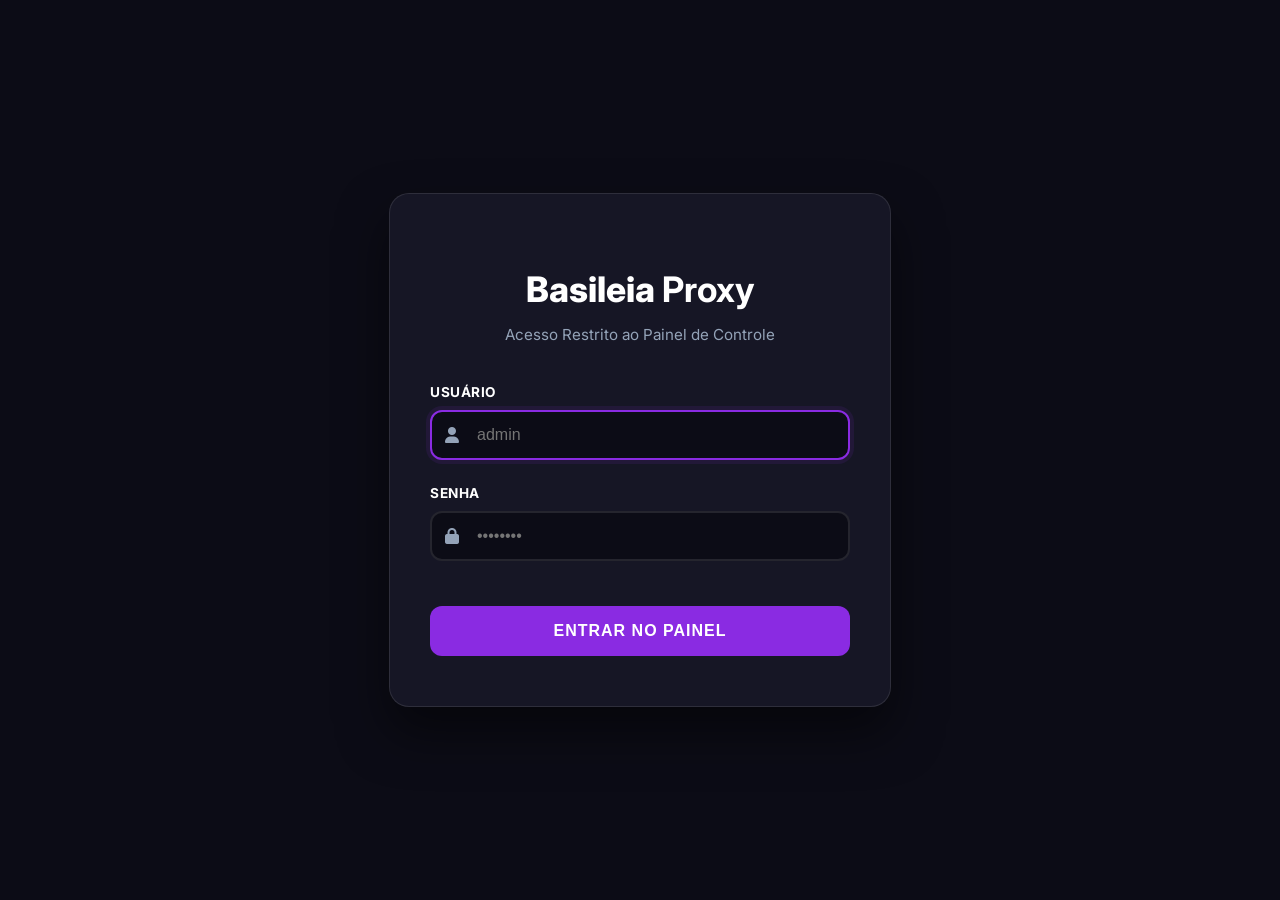
==== static/login.html @ 957d882d "Basileia Proxy V3: Premium UI Overhaul, Puzzle Captcha & Advanced Settings Hub" ====
<!DOCTYPE html>
<html lang="en">
<head>
    <meta charset="UTF-8">
    <meta name="viewport" content="width=device-width, initial-scale=1.0">
    <title>Enterprise Login | ProxyManager Pro</title>
    <link href="https://fonts.googleapis.com/css2?family=Inter:wght@400;700;800&display=swap" rel="stylesheet">
    <link rel="stylesheet" href="https://cdnjs.cloudflare.com/ajax/libs/font-awesome/6.0.0/css/all.min.css">
    <style>
        :root {
            --bg-deep: #0c0c16;             /* Deep Midnight Background */
            --bg-surface: #161625;          /* Solid Surface for Cards */
            --bg-sidebar: #10101d;          /* Sidebar Background */
            --text-primary: #ffffff;        /* Pure White for maximum legibility */
            --text-secondary: #e2e8f0;      /* Light Grey for labels */
            --text-dim: #94a3b8;           /* Dimmed labels (still readable) */
            --accent-primary: #8a2be2;      /* Electric Purple */
            --accent-secondary: #0078d4;    /* Windows/Fluent Blue */
            --success: #10b981;
            --warning: #f59e0b;
            --error: #ef4444;
            --border: rgba(255, 255, 255, 0.1);
            --border-bright: rgba(255, 255, 255, 0.2);
        }

        body {
            display: flex;
            align-items: center;
            justify-content: center;
            height: 100vh;
            background-color: var(--bg-deep);
            margin: 0;
            font-family: 'Inter', sans-serif;
            color: var(--text-primary);
        }

        .login-card {
            background: var(--bg-surface);
            border: 1px solid var(--border);
            padding: 50px 40px;
            border-radius: 20px;
            width: 100%;
            max-width: 420px;
            text-align: center;
            box-shadow: 0 25px 50px rgba(0, 0, 0, 0.5);
            animation: fadeIn 0.5s ease-out;
        }

        .login-card h1 {
            color: #fff;
            margin-bottom: 10px;
            font-size: 2.2rem;
            font-weight: 800;
        }

        .login-card p {
            color: var(--text-dim);
            margin-bottom: 40px;
            font-size: 0.95rem;
        }

        .input-group {
            margin-bottom: 25px;
            text-align: left;
        }

        .input-group label {
            display: block;
            color: #fff;
            margin-bottom: 10px;
            font-size: 0.85rem;
            font-weight: 700;
            text-transform: uppercase;
            letter-spacing: 0.5px;
        }

        .input-wrapper {
            position: relative;
            display: flex;
            align-items: center;
        }

        .input-wrapper i {
            position: absolute;
            left: 15px;
            color: var(--text-dim);
        }

        .input-wrapper input {
            width: 100%;
            background: var(--bg-deep);
            border: 2px solid var(--border);
            padding: 14px 15px 14px 45px;
            border-radius: 12px;
            color: #fff;
            outline: none;
            font-size: 1rem;
            transition: all 0.2s;
        }

        .input-wrapper input:focus {
            border-color: var(--accent-primary);
            box-shadow: 0 0 0 4px rgba(138, 43, 226, 0.1);
        }

        .btn-login {
            width: 100%;
            background: var(--accent-primary);
            color: #fff;
            border: none;
            padding: 16px;
            border-radius: 12px;
            font-weight: 800;
            font-size: 1rem;
            cursor: pointer;
            transition: all 0.2s;
            margin-top: 15px;
            text-transform: uppercase;
            letter-spacing: 1px;
        }

        .btn-login:hover {
            opacity: 0.9;
            transform: translateY(-2px);
            box-shadow: 0 10px 20px rgba(138, 43, 226, 0.3);
        }

        .error-msg {
            background: rgba(239, 68, 68, 0.1);
            border: 1px solid rgba(239, 68, 68, 0.2);
            color: #ef4444;
            padding: 12px;
            border-radius: 8px;
            margin-top: 20px;
            font-size: 0.85rem;
            font-weight: 600;
            display: none;
        }

        @keyframes fadeIn {
            from { opacity: 0; transform: translateY(20px); }
            to { opacity: 1; transform: translateY(0); }
        }
    </style>
</head>
<body>
    <div class="login-card">
        <h1>Basileia <b>Proxy</b></h1>
        <p>Acesso Restrito ao Painel de Controle</p>
        
        <div class="input-group">
            <label>Usuário</label>
            <div class="input-wrapper">
                <i class="fas fa-user"></i>
                <input type="text" id="username" placeholder="admin" autofocus>
            </div>
        </div>
        
        <div class="input-group" style="margin-bottom: 30px;">
            <label>Senha</label>
            <div class="input-wrapper">
                <i class="fas fa-lock"></i>
                <input type="password" id="password" placeholder="••••••••">
            </div>
        </div>

        <!-- SHOPEE STYLE PUZZLE CAPTCHA -->
        <div id="captcha-container" style="margin-bottom: 25px; display: none; animation: fadeIn 0.4s ease;">
            <div style="position: relative; width: 340px; height: 160px; border-radius: 12px; overflow: hidden; background: #000; margin: 0 auto; border: 1px solid var(--border-bright);">
                <canvas id="captcha-bg" width="340" height="160"></canvas>
                <canvas id="captcha-piece" width="340" height="160" style="position: absolute; left: 0; top: 0;"></canvas>
            </div>
            <div id="slider-track" style="position: relative; width: 340px; height: 40px; background: var(--bg-deep); border-radius: 20px; margin: 15px auto 0; border: 1px solid var(--border);">
                <div id="slider-thumb" style="position: absolute; left: 0; top: -5px; width: 50px; height: 50px; background: var(--accent-primary); border-radius: 50%; cursor: grab; display: flex; align-items:center; justify-content:center; box-shadow: 0 4px 15px rgba(138,43,226,0.4); z-index: 10;">
                    <i class="fas fa-angles-right" style="color:#fff;"></i>
                </div>
                <div style="text-align: center; line-height: 40px; font-size: 0.8rem; color: var(--text-dim); pointer-events: none;">Deslize para completar o quebra-cabeça</div>
            </div>
        </div>
        
        <button id="login-btn" class="btn-login" onclick="preLoginCheck()">Entrar no Painel</button>
        <div id="error-msg" class="error-msg">Credenciais inválidas ou captcha incorreto.</div>
    </div>

    <script>
        let captchaSolved = false;
        let targetX = 0;
        let isDragging = false;
        let startX = 0;

        function initCaptcha() {
            const container = document.getElementById('captcha-container');
            const bgCanvas = document.getElementById('captcha-bg');
            const pieceCanvas = document.getElementById('captcha-piece');
            const thumb = document.getElementById('slider-thumb');
            const bgCtx = bgCanvas.getContext('2d');
            const pieceCtx = pieceCanvas.getContext('2d');

            container.style.display = 'block';
            captchaSolved = false;
            thumb.style.left = '0px';
            pieceCanvas.style.left = '0px';

            // Random target position
            targetX = 100 + Math.random() * 150;
            let targetY = 30 + Math.random() * 80;

            const img = new Image();
            img.crossOrigin = "anonymous";
            img.src = "https://picsum.photos/340/160?random=" + Math.random();
            img.onload = () => {
                // Draw background
                bgCtx.drawImage(img, 0, 0);
                
                // Draw cutout hole
                bgCtx.fillStyle = 'rgba(0,0,0,0.7)';
                drawPuzzleShape(bgCtx, targetX, targetY);
                bgCtx.fill();
                bgCtx.stroke();

                // Draw puzzle piece
                pieceCtx.clearRect(0,0,340,160);
                pieceCtx.save();
                drawPuzzleShape(pieceCtx, targetX, targetY);
                pieceCtx.clip();
                pieceCtx.drawImage(img, 0, 0);
                pieceCtx.restore();
                
                // Shift piece to start
                const imageData = pieceCtx.getImageData(targetX, targetY - 15, 60, 60);
                pieceCtx.clearRect(0,0,340,160);
                pieceCtx.putImageData(imageData, 10, targetY - 15);
            };
        }

        function drawPuzzleShape(ctx, x, y) {
            const size = 45;
            ctx.beginPath();
            ctx.moveTo(x, y);
            ctx.lineTo(x + size/2, y);
            ctx.arc(x + size/2, y, 8, 0, Math.PI, true);
            ctx.lineTo(x + size, y);
            ctx.lineTo(x + size, y + size/2);
            ctx.arc(x + size, y + size/2, 8, 1.5*Math.PI, 0.5*Math.PI, false);
            ctx.lineTo(x + size, y + size);
            ctx.lineTo(x, y + size);
            ctx.lineTo(x, y);
            ctx.lineWidth = 2;
            ctx.strokeStyle = '#fff';
        }

        const thumb = document.getElementById('slider-thumb');
        const piece = document.getElementById('captcha-piece');

        thumb.addEventListener('mousedown', (e) => {
            if (captchaSolved) return;
            isDragging = true;
            startX = e.clientX;
            thumb.style.cursor = 'grabbing';
        });

        window.addEventListener('mousemove', (e) => {
            if (!isDragging) return;
            let moveX = e.clientX - startX;
            if (moveX < 0) moveX = 0;
            if (moveX > 290) moveX = 290;
            thumb.style.left = moveX + 'px';
            piece.style.left = moveX + 'px';
        });

        window.addEventListener('mouseup', () => {
            if (!isDragging) return;
            isDragging = false;
            thumb.style.cursor = 'grab';

            // Success check (targetX is where it WAS, it started at 10, so it needs to move targetX - 10)
            const finalPos = parseInt(thumb.style.left);
            const diff = Math.abs(finalPos - (targetX - 10));

            if (diff < 5) {
                captchaSolved = true;
                thumb.style.background = 'var(--success)';
                thumb.innerHTML = '<i class="fas fa-check"></i>';
                setTimeout(() => handleLogin(), 500);
            } else {
                thumb.style.left = '0';
                piece.style.left = '0';
                initCaptcha(); // Reset
            }
        });

        function preLoginCheck() {
            const user = document.getElementById('username').value;
            const pass = document.getElementById('password').value;
            if (!user || !pass) {
                document.getElementById('error-msg').style.display = 'block';
                return;
            }
            if (document.getElementById('captcha-container').style.display === 'none') {
                initCaptcha();
            } else if (!captchaSolved) {
                showSimpleToast("Complete o quebra-cabeça!");
            }
        }

        async function handleLogin() {
            const user = document.getElementById('username').value;
            const pass = document.getElementById('password').value;
            const error = document.getElementById('error-msg');
            
            if(user === 'admin' && pass === 'admin' && captchaSolved) {
                localStorage.setItem('isAuthenticated', 'true');
                window.location.href = '/dashboard';
            } else {
                error.style.display = 'block';
                captchaSolved = false;
                initCaptcha();
            }
        }

        function showSimpleToast(msg) {
            // Simple visual feedback
            const btn = document.getElementById('login-btn');
            const originalText = btn.innerText;
            btn.innerText = msg;
            btn.style.background = 'var(--error)';
            setTimeout(() => {
                btn.innerText = originalText;
                btn.style.background = '';
            }, 2000);
        }
</body>
</html>
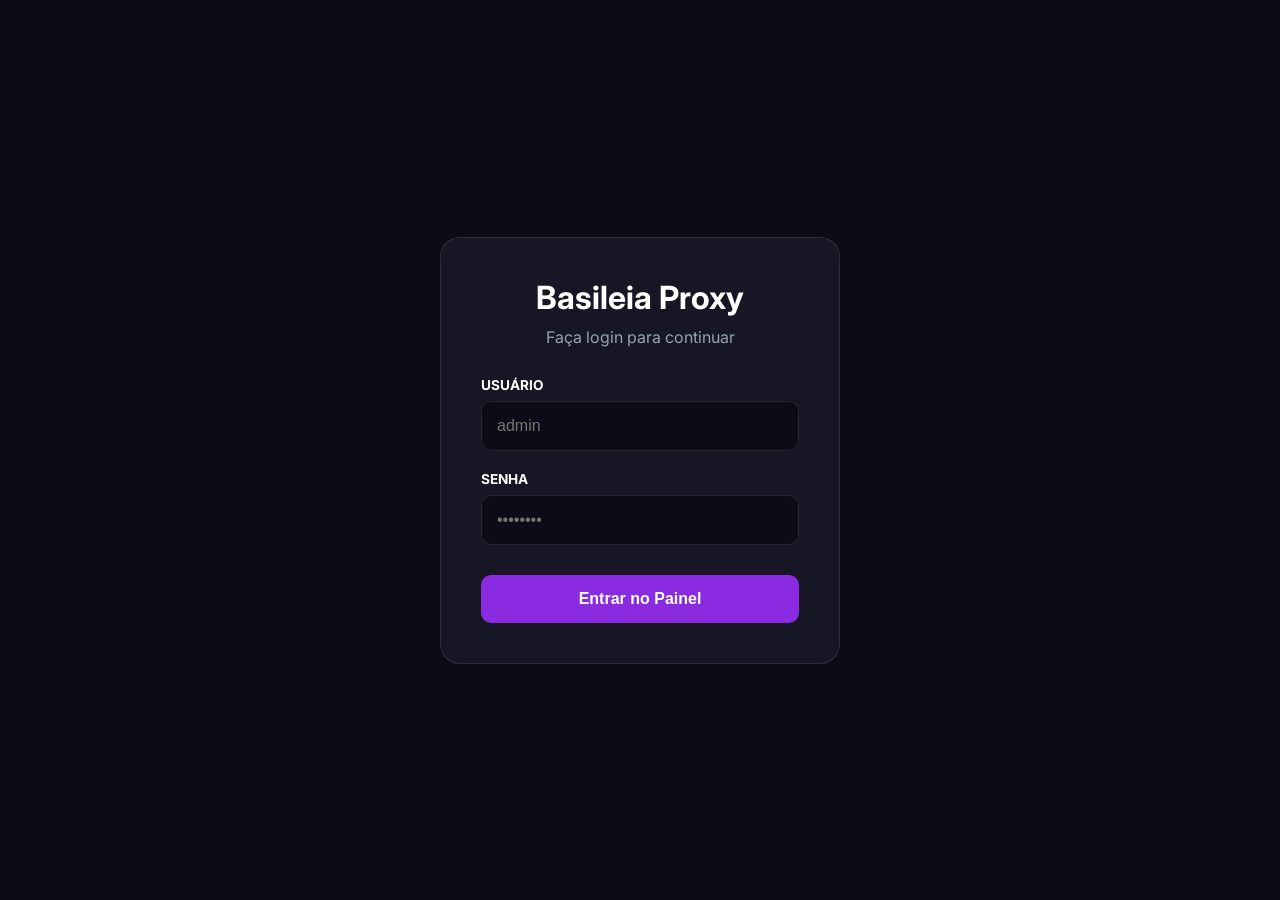
==== commit f4a73671: "feat: Backend e Frontend do ProxySITE com Integrações, Monitoramento, Limpeza e Alertas" ====
--- a/static/login.html
+++ b/static/login.html
@@ -3,331 +3,100 @@
 <head>
     <meta charset="UTF-8">
     <meta name="viewport" content="width=device-width, initial-scale=1.0">
-    <title>Enterprise Login | ProxyManager Pro</title>
+    <title>Login | Basileia Proxy</title>
     <link href="https://fonts.googleapis.com/css2?family=Inter:wght@400;700;800&display=swap" rel="stylesheet">
     <link rel="stylesheet" href="https://cdnjs.cloudflare.com/ajax/libs/font-awesome/6.0.0/css/all.min.css">
     <style>
-        :root {
-            --bg-deep: #0c0c16;             /* Deep Midnight Background */
-            --bg-surface: #161625;          /* Solid Surface for Cards */
-            --bg-sidebar: #10101d;          /* Sidebar Background */
-            --text-primary: #ffffff;        /* Pure White for maximum legibility */
-            --text-secondary: #e2e8f0;      /* Light Grey for labels */
-            --text-dim: #94a3b8;           /* Dimmed labels (still readable) */
-            --accent-primary: #8a2be2;      /* Electric Purple */
-            --accent-secondary: #0078d4;    /* Windows/Fluent Blue */
-            --success: #10b981;
-            --warning: #f59e0b;
-            --error: #ef4444;
-            --border: rgba(255, 255, 255, 0.1);
-            --border-bright: rgba(255, 255, 255, 0.2);
-        }
-
+        * { margin: 0; padding: 0; box-sizing: border-box; }
         body {
+            font-family: 'Inter', sans-serif;
+            background: #0c0c16;
             display: flex;
             align-items: center;
             justify-content: center;
             height: 100vh;
-            background-color: var(--bg-deep);
-            margin: 0;
-            font-family: 'Inter', sans-serif;
-            color: var(--text-primary);
+            color: #fff;
         }
-
         .login-card {
-            background: var(--bg-surface);
-            border: 1px solid var(--border);
-            padding: 50px 40px;
+            background: #161625;
+            padding: 40px;
             border-radius: 20px;
             width: 100%;
-            max-width: 420px;
+            max-width: 400px;
             text-align: center;
-            box-shadow: 0 25px 50px rgba(0, 0, 0, 0.5);
-            animation: fadeIn 0.5s ease-out;
+            border: 1px solid rgba(255,255,255,0.1);
         }
-
-        .login-card h1 {
+        h1 { margin-bottom: 10px; font-size: 2rem; }
+        p { color: #94a3b8; margin-bottom: 30px; }
+        .input-group { margin-bottom: 20px; text-align: left; }
+        .input-group label { display: block; margin-bottom: 8px; font-size: 0.85rem; font-weight: 700; text-transform: uppercase; }
+        .input-group input {
+            width: 100%;
+            padding: 15px;
+            border-radius: 10px;
+            border: 1px solid rgba(255,255,255,0.1);
+            background: #0c0c16;
             color: #fff;
-            margin-bottom: 10px;
-            font-size: 2.2rem;
-            font-weight: 800;
+            font-size: 1rem;
         }
-
-        .login-card p {
-            color: var(--text-dim);
-            margin-bottom: 40px;
-            font-size: 0.95rem;
-        }
-
-        .input-group {
-            margin-bottom: 25px;
-            text-align: left;
-        }
-
-        .input-group label {
-            display: block;
-            color: #fff;
-            margin-bottom: 10px;
-            font-size: 0.85rem;
-            font-weight: 700;
-            text-transform: uppercase;
-            letter-spacing: 0.5px;
-        }
-
-        .input-wrapper {
-            position: relative;
-            display: flex;
-            align-items: center;
-        }
-
-        .input-wrapper i {
-            position: absolute;
-            left: 15px;
-            color: var(--text-dim);
-        }
-
-        .input-wrapper input {
-            width: 100%;
-            background: var(--bg-deep);
-            border: 2px solid var(--border);
-            padding: 14px 15px 14px 45px;
-            border-radius: 12px;
-            color: #fff;
-            outline: none;
-            font-size: 1rem;
-            transition: all 0.2s;
-        }
-
-        .input-wrapper input:focus {
-            border-color: var(--accent-primary);
-            box-shadow: 0 0 0 4px rgba(138, 43, 226, 0.1);
-        }
-
+        .input-group input:focus { outline: none; border-color: #8a2be2; }
         .btn-login {
             width: 100%;
-            background: var(--accent-primary);
+            padding: 15px;
+            background: #8a2be2;
             color: #fff;
             border: none;
-            padding: 16px;
-            border-radius: 12px;
-            font-weight: 800;
+            border-radius: 10px;
             font-size: 1rem;
+            font-weight: 700;
             cursor: pointer;
-            transition: all 0.2s;
+            margin-top: 10px;
+        }
+        .btn-login:hover { background: #7b25d1; }
+        .error-msg {
+            color: #ef4444;
             margin-top: 15px;
-            text-transform: uppercase;
-            letter-spacing: 1px;
-        }
-
-        .btn-login:hover {
-            opacity: 0.9;
-            transform: translateY(-2px);
-            box-shadow: 0 10px 20px rgba(138, 43, 226, 0.3);
-        }
-
-        .error-msg {
-            background: rgba(239, 68, 68, 0.1);
-            border: 1px solid rgba(239, 68, 68, 0.2);
-            color: #ef4444;
-            padding: 12px;
+            display: none;
+            padding: 10px;
+            background: rgba(239,68,68,0.1);
             border-radius: 8px;
-            margin-top: 20px;
-            font-size: 0.85rem;
-            font-weight: 600;
-            display: none;
-        }
-
-        @keyframes fadeIn {
-            from { opacity: 0; transform: translateY(20px); }
-            to { opacity: 1; transform: translateY(0); }
         }
     </style>
 </head>
 <body>
     <div class="login-card">
-        <h1>Basileia <b>Proxy</b></h1>
-        <p>Acesso Restrito ao Painel de Controle</p>
+        <h1>Basileia Proxy</h1>
+        <p>Faça login para continuar</p>
         
         <div class="input-group">
             <label>Usuário</label>
-            <div class="input-wrapper">
-                <i class="fas fa-user"></i>
-                <input type="text" id="username" placeholder="admin" autofocus>
-            </div>
+            <input type="text" id="username" placeholder="admin">
         </div>
         
-        <div class="input-group" style="margin-bottom: 30px;">
+        <div class="input-group">
             <label>Senha</label>
-            <div class="input-wrapper">
-                <i class="fas fa-lock"></i>
-                <input type="password" id="password" placeholder="••••••••">
-            </div>
-        </div>
-
-        <!-- SHOPEE STYLE PUZZLE CAPTCHA -->
-        <div id="captcha-container" style="margin-bottom: 25px; display: none; animation: fadeIn 0.4s ease;">
-            <div style="position: relative; width: 340px; height: 160px; border-radius: 12px; overflow: hidden; background: #000; margin: 0 auto; border: 1px solid var(--border-bright);">
-                <canvas id="captcha-bg" width="340" height="160"></canvas>
-                <canvas id="captcha-piece" width="340" height="160" style="position: absolute; left: 0; top: 0;"></canvas>
-            </div>
-            <div id="slider-track" style="position: relative; width: 340px; height: 40px; background: var(--bg-deep); border-radius: 20px; margin: 15px auto 0; border: 1px solid var(--border);">
-                <div id="slider-thumb" style="position: absolute; left: 0; top: -5px; width: 50px; height: 50px; background: var(--accent-primary); border-radius: 50%; cursor: grab; display: flex; align-items:center; justify-content:center; box-shadow: 0 4px 15px rgba(138,43,226,0.4); z-index: 10;">
-                    <i class="fas fa-angles-right" style="color:#fff;"></i>
-                </div>
-                <div style="text-align: center; line-height: 40px; font-size: 0.8rem; color: var(--text-dim); pointer-events: none;">Deslize para completar o quebra-cabeça</div>
-            </div>
+            <input type="password" id="password" placeholder="••••••••">
         </div>
         
-        <button id="login-btn" class="btn-login" onclick="preLoginCheck()">Entrar no Painel</button>
-        <div id="error-msg" class="error-msg">Credenciais inválidas ou captcha incorreto.</div>
+        <button class="btn-login" onclick="fazerLogin()">Entrar no Painel</button>
+        
+        <div id="error-msg" class="error-msg"></div>
     </div>
 
     <script>
-        let captchaSolved = false;
-        let targetX = 0;
-        let isDragging = false;
-        let startX = 0;
-
-        function initCaptcha() {
-            const container = document.getElementById('captcha-container');
-            const bgCanvas = document.getElementById('captcha-bg');
-            const pieceCanvas = document.getElementById('captcha-piece');
-            const thumb = document.getElementById('slider-thumb');
-            const bgCtx = bgCanvas.getContext('2d');
-            const pieceCtx = pieceCanvas.getContext('2d');
-
-            container.style.display = 'block';
-            captchaSolved = false;
-            thumb.style.left = '0px';
-            pieceCanvas.style.left = '0px';
-
-            // Random target position
-            targetX = 100 + Math.random() * 150;
-            let targetY = 30 + Math.random() * 80;
-
-            const img = new Image();
-            img.crossOrigin = "anonymous";
-            img.src = "https://picsum.photos/340/160?random=" + Math.random();
-            img.onload = () => {
-                // Draw background
-                bgCtx.drawImage(img, 0, 0);
-                
-                // Draw cutout hole
-                bgCtx.fillStyle = 'rgba(0,0,0,0.7)';
-                drawPuzzleShape(bgCtx, targetX, targetY);
-                bgCtx.fill();
-                bgCtx.stroke();
-
-                // Draw puzzle piece
-                pieceCtx.clearRect(0,0,340,160);
-                pieceCtx.save();
-                drawPuzzleShape(pieceCtx, targetX, targetY);
-                pieceCtx.clip();
-                pieceCtx.drawImage(img, 0, 0);
-                pieceCtx.restore();
-                
-                // Shift piece to start
-                const imageData = pieceCtx.getImageData(targetX, targetY - 15, 60, 60);
-                pieceCtx.clearRect(0,0,340,160);
-                pieceCtx.putImageData(imageData, 10, targetY - 15);
-            };
-        }
-
-        function drawPuzzleShape(ctx, x, y) {
-            const size = 45;
-            ctx.beginPath();
-            ctx.moveTo(x, y);
-            ctx.lineTo(x + size/2, y);
-            ctx.arc(x + size/2, y, 8, 0, Math.PI, true);
-            ctx.lineTo(x + size, y);
-            ctx.lineTo(x + size, y + size/2);
-            ctx.arc(x + size, y + size/2, 8, 1.5*Math.PI, 0.5*Math.PI, false);
-            ctx.lineTo(x + size, y + size);
-            ctx.lineTo(x, y + size);
-            ctx.lineTo(x, y);
-            ctx.lineWidth = 2;
-            ctx.strokeStyle = '#fff';
-        }
-
-        const thumb = document.getElementById('slider-thumb');
-        const piece = document.getElementById('captcha-piece');
-
-        thumb.addEventListener('mousedown', (e) => {
-            if (captchaSolved) return;
-            isDragging = true;
-            startX = e.clientX;
-            thumb.style.cursor = 'grabbing';
-        });
-
-        window.addEventListener('mousemove', (e) => {
-            if (!isDragging) return;
-            let moveX = e.clientX - startX;
-            if (moveX < 0) moveX = 0;
-            if (moveX > 290) moveX = 290;
-            thumb.style.left = moveX + 'px';
-            piece.style.left = moveX + 'px';
-        });
-
-        window.addEventListener('mouseup', () => {
-            if (!isDragging) return;
-            isDragging = false;
-            thumb.style.cursor = 'grab';
-
-            // Success check (targetX is where it WAS, it started at 10, so it needs to move targetX - 10)
-            const finalPos = parseInt(thumb.style.left);
-            const diff = Math.abs(finalPos - (targetX - 10));
-
-            if (diff < 5) {
-                captchaSolved = true;
-                thumb.style.background = 'var(--success)';
-                thumb.innerHTML = '<i class="fas fa-check"></i>';
-                setTimeout(() => handleLogin(), 500);
-            } else {
-                thumb.style.left = '0';
-                piece.style.left = '0';
-                initCaptcha(); // Reset
-            }
-        });
-
-        function preLoginCheck() {
-            const user = document.getElementById('username').value;
-            const pass = document.getElementById('password').value;
-            if (!user || !pass) {
-                document.getElementById('error-msg').style.display = 'block';
-                return;
-            }
-            if (document.getElementById('captcha-container').style.display === 'none') {
-                initCaptcha();
-            } else if (!captchaSolved) {
-                showSimpleToast("Complete o quebra-cabeça!");
-            }
-        }
-
-        async function handleLogin() {
+        function fazerLogin() {
             const user = document.getElementById('username').value;
             const pass = document.getElementById('password').value;
             const error = document.getElementById('error-msg');
             
-            if(user === 'admin' && pass === 'admin' && captchaSolved) {
+            if (user === 'admin' && pass === 'admin') {
                 localStorage.setItem('isAuthenticated', 'true');
                 window.location.href = '/dashboard';
             } else {
                 error.style.display = 'block';
-                captchaSolved = false;
-                initCaptcha();
+                error.innerText = 'Usuário ou senha incorretos';
             }
         }
-
-        function showSimpleToast(msg) {
-            // Simple visual feedback
-            const btn = document.getElementById('login-btn');
-            const originalText = btn.innerText;
-            btn.innerText = msg;
-            btn.style.background = 'var(--error)';
-            setTimeout(() => {
-                btn.innerText = originalText;
-                btn.style.background = '';
-            }, 2000);
-        }
+    </script>
 </body>
-</html>
+</html>
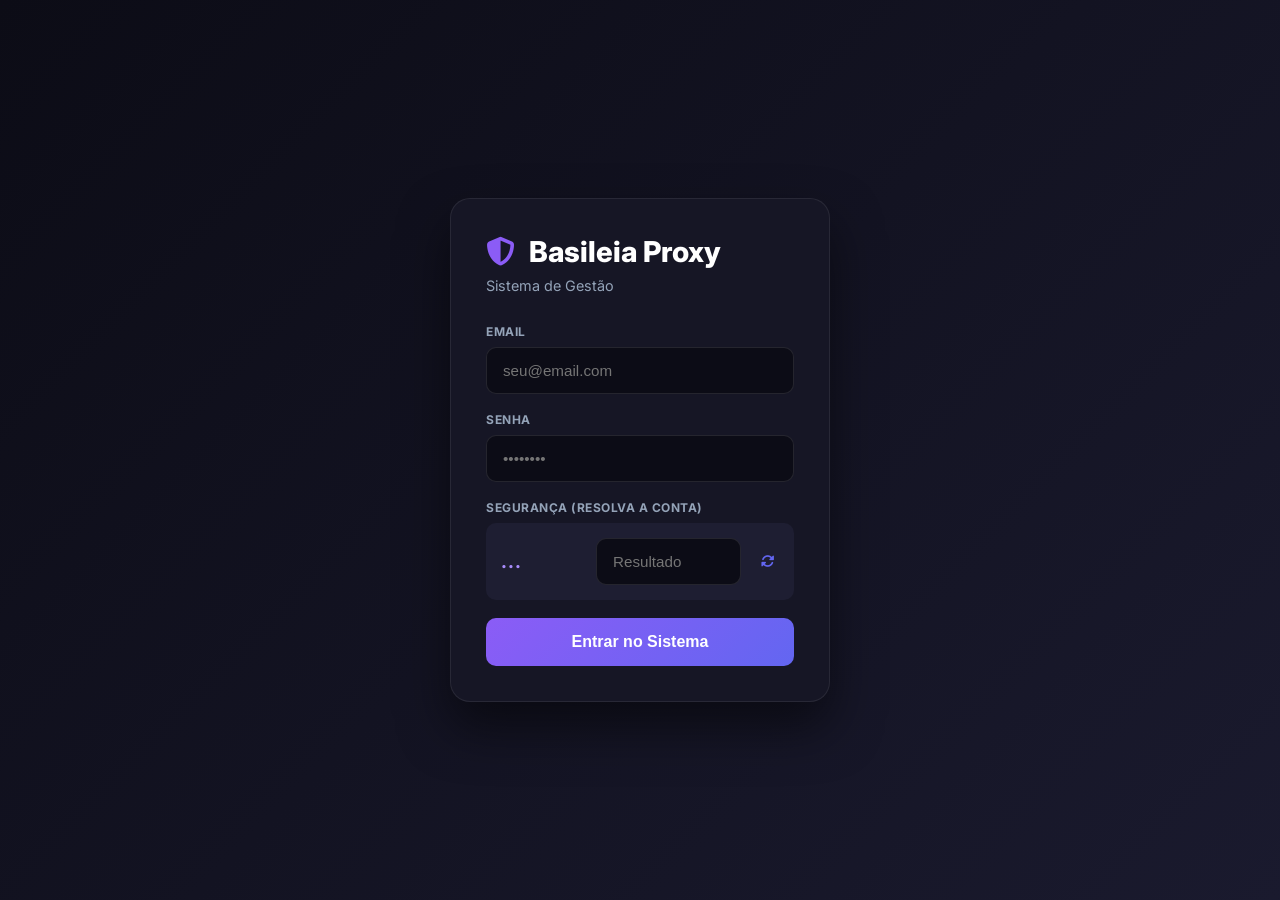
==== commit 2507fcf0: "ui: improve captcha visibility and add refresh button in login page" ====
--- a/static/login.html
+++ b/static/login.html
@@ -1,102 +1,286 @@
 <!DOCTYPE html>
-<html lang="en">
+<html lang="pt-BR">
 <head>
     <meta charset="UTF-8">
     <meta name="viewport" content="width=device-width, initial-scale=1.0">
     <title>Login | Basileia Proxy</title>
-    <link href="https://fonts.googleapis.com/css2?family=Inter:wght@400;700;800&display=swap" rel="stylesheet">
-    <link rel="stylesheet" href="https://cdnjs.cloudflare.com/ajax/libs/font-awesome/6.0.0/css/all.min.css">
+    <link href="https://fonts.googleapis.com/css2?family=Inter:wght@400;600;700;800&display=swap" rel="stylesheet">
+    <link rel="stylesheet" href="https://cdnjs.cloudflare.com/ajax/libs/font-awesome/6.4.0/css/all.min.css">
     <style>
         * { margin: 0; padding: 0; box-sizing: border-box; }
-        body {
-            font-family: 'Inter', sans-serif;
-            background: #0c0c16;
-            display: flex;
-            align-items: center;
-            justify-content: center;
-            height: 100vh;
-            color: #fff;
-        }
-        .login-card {
-            background: #161625;
-            padding: 40px;
-            border-radius: 20px;
-            width: 100%;
-            max-width: 400px;
-            text-align: center;
-            border: 1px solid rgba(255,255,255,0.1);
-        }
-        h1 { margin-bottom: 10px; font-size: 2rem; }
-        p { color: #94a3b8; margin-bottom: 30px; }
-        .input-group { margin-bottom: 20px; text-align: left; }
-        .input-group label { display: block; margin-bottom: 8px; font-size: 0.85rem; font-weight: 700; text-transform: uppercase; }
-        .input-group input {
-            width: 100%;
-            padding: 15px;
-            border-radius: 10px;
-            border: 1px solid rgba(255,255,255,0.1);
-            background: #0c0c16;
-            color: #fff;
-            font-size: 1rem;
-        }
-        .input-group input:focus { outline: none; border-color: #8a2be2; }
-        .btn-login {
-            width: 100%;
-            padding: 15px;
-            background: #8a2be2;
-            color: #fff;
-            border: none;
-            border-radius: 10px;
-            font-size: 1rem;
-            font-weight: 700;
-            cursor: pointer;
-            margin-top: 10px;
-        }
-        .btn-login:hover { background: #7b25d1; }
-        .error-msg {
-            color: #ef4444;
-            margin-top: 15px;
-            display: none;
-            padding: 10px;
-            background: rgba(239,68,68,0.1);
-            border-radius: 8px;
-        }
+        body { font-family: 'Inter', sans-serif; background: linear-gradient(135deg, #0c0c16 0%, #1a1a2e 100%); min-height: 100vh; display: flex; align-items: center; justify-content: center; color: #fff; }
+        .container { width: 100%; max-width: 420px; padding: 20px; }
+        .login-card { background: #161625; padding: 35px; border-radius: 20px; border: 1px solid rgba(255,255,255,0.08); box-shadow: 0 25px 50px rgba(0,0,0,0.5); }
+        .logo { font-size: 1.8rem; font-weight: 800; margin-bottom: 8px; color: #fff; }
+        .logo i { color: #8b5cf6; margin-right: 8px; }
+        .subtitle { color: #94a3b8; margin-bottom: 30px; font-size: 0.9rem; }
+        .input-group { margin-bottom: 18px; text-align: left; }
+        .input-group label { display: block; margin-bottom: 8px; font-size: 0.75rem; font-weight: 700; text-transform: uppercase; letter-spacing: 0.5px; color: #94a3b8; }
+        .input-group input { width: 100%; padding: 14px 16px; border-radius: 10px; border: 1px solid rgba(255,255,255,0.1); background: #0c0c16; color: #fff; font-size: 0.95rem; transition: all 0.2s; }
+        .input-group input:focus { outline: none; border-color: #8b5cf6; box-shadow: 0 0 0 3px rgba(139,92,246,0.2); }
+        .captcha-box { background: #1e1e32; padding: 15px; border-radius: 10px; margin-bottom: 18px; display: flex; align-items: center; gap: 15px; }
+        .captcha-box input { flex: 1; }
+        .btn { width: 100%; padding: 15px; background: linear-gradient(135deg, #8b5cf6, #6366f1); color: #fff; border: none; border-radius: 10px; font-size: 1rem; font-weight: 700; cursor: pointer; transition: all 0.2s; }
+        .btn:hover { transform: translateY(-2px); box-shadow: 0 10px 30px rgba(139,92,246,0.4); }
+        .btn:disabled { opacity: 0.5; cursor: not-allowed; }
+        .error { background: rgba(239,68,68,0.1); color: #ef4444; padding: 12px; border-radius: 8px; margin-bottom: 18px; font-size: 0.85rem; border: 1px solid rgba(239,68,68,0.3); display: none; }
+        .hidden { display: none; }
+        .step-title { font-size: 1.1rem; font-weight: 700; margin-bottom: 20px; }
+        .qr-container { background: #fff; padding: 15px; border-radius: 10px; margin: 20px 0; text-align: center; }
+        .qr-container img { max-width: 200px; }
+        .instructions { text-align: left; margin: 20px 0; padding: 15px; background: #1e1e32; border-radius: 10px; }
+        .instructions ol { padding-left: 20px; }
+        .instructions li { margin-bottom: 10px; color: #94a3b8; font-size: 0.9rem; }
+        .token-box { background: #1e1e32; padding: 20px; border-radius: 10px; margin: 20px 0; text-align: center; }
+        .token-box code { color: #10b981; font-size: 0.85rem; word-break: break-all; }
     </style>
 </head>
 <body>
+<div class="container">
     <div class="login-card">
-        <h1>Basileia Proxy</h1>
-        <p>Faça login para continuar</p>
-        
-        <div class="input-group">
-            <label>Usuário</label>
-            <input type="text" id="username" placeholder="admin">
-        </div>
-        
-        <div class="input-group">
-            <label>Senha</label>
-            <input type="password" id="password" placeholder="••••••••">
-        </div>
-        
-        <button class="btn-login" onclick="fazerLogin()">Entrar no Painel</button>
-        
-        <div id="error-msg" class="error-msg"></div>
+        <div class="logo"><i class="fas fa-shield-halved"></i> Basileia Proxy</div>
+        <div class="subtitle">Sistema de Gestão</div>
+        
+        <div id="error" class="error"></div>
+        
+        <!-- Step 1: Login -->
+        <div id="step-login">
+            <form id="login-form">
+                <div class="input-group">
+                    <label>Email</label>
+                    <input type="email" id="email" required placeholder="seu@email.com">
+                </div>
+                <div class="input-group">
+                    <label>Senha</label>
+                    <input type="password" id="password" required placeholder="••••••••">
+                </div>
+                <div class="input-group">
+                    <label>Segurança (Resolva a conta)</label>
+                    <div class="captcha-box">
+                        <div id="captcha-question" style="color: #a78bfa; font-weight: 800; font-size: 1.1rem; min-width: 80px; letter-spacing: 1px;">...</div>
+                        <input type="text" id="captcha-answer" placeholder="Resultado" required>
+                        <button type="button" onclick="loadCaptcha()" style="background: none; border: none; color: #6366f1; cursor: pointer; padding: 5px;" title="Recarregar">
+                            <i class="fas fa-sync-alt"></i>
+                        </button>
+                    </div>
+                </div>
+                <button type="submit" class="btn">Entrar no Sistema</button>
+            </form>
+        </div>
+        
+        <!-- Step 2: 2FA Setup (se não configurado) -->
+        <div id="step-setup-2fa" class="hidden">
+            <div class="step-title"><i class="fas fa-shield-alt"></i> Configurar 2 Fatores</div>
+            <p style="color: #94a3b8; margin-bottom: 15px;">Configure o autenticador para continuar:</p>
+            
+            <div id="qr-container" class="qr-container">
+                <img id="qr-code" src="" alt="QR Code">
+            </div>
+            
+            <div class="instructions">
+                <ol>
+                    <li>Baixe o <strong>Google Authenticator</strong> ou <strong>Authy</strong></li>
+                    <li>Escaneie o QR code acima</li>
+                    <li>Digite o código de 6 dígitos abaixo</li>
+                </ol>
+            </div>
+            
+            <div class="input-group">
+                <label>Código do App</label>
+                <input type="text" id="setup-otp" placeholder="000 000" maxlength="7">
+            </div>
+            <div class="input-group">
+                <label>Nome do Dispositivo</label>
+                <input type="text" id="device-name" placeholder="Meu Celular">
+            </div>
+            <button onclick="confirmSetup2FA()" class="btn">Confirmar</button>
+        </div>
+        
+        <!-- Step 3: Verify 2FA -->
+        <div id="step-verify-2fa" class="hidden">
+            <div class="step-title"><i class="fas fa-lock"></i> Código de Verificação</div>
+            <p style="color: #94a3b8; margin-bottom: 20px;">Digite o código do seu app:</p>
+            
+            <div class="input-group">
+                <label>Código</label>
+                <input type="text" id="verify-otp" placeholder="000 000" maxlength="7" style="text-align: center; font-size: 1.5rem; letter-spacing: 8px;">
+            </div>
+            <button onclick="confirmVerify2FA()" class="btn">Verificar</button>
+        </div>
+        
+        <!-- Step 4: Success -->
+        <div id="step-success" class="hidden">
+            <div style="text-align: center;">
+                <i class="fas fa-check-circle" style="font-size: 4rem; color: #10b981; margin-bottom: 20px;"></i>
+                <div class="step-title">Login Realizado!</div>
+                <p style="color: #94a3b8; margin-bottom: 20px;">Redirecting...</p>
+            </div>
+        </div>
     </div>
-
-    <script>
-        function fazerLogin() {
-            const user = document.getElementById('username').value;
-            const pass = document.getElementById('password').value;
-            const error = document.getElementById('error-msg');
-            
-            if (user === 'admin' && pass === 'admin') {
-                localStorage.setItem('isAuthenticated', 'true');
-                window.location.href = '/dashboard';
-            } else {
-                error.style.display = 'block';
-                error.innerText = 'Usuário ou senha incorretos';
-            }
-        }
-    </script>
+</div>
+
+<script>
+const API = '/api/auth';
+let tempToken = '';
+let sessionToken = '';
+let captchaId = '';
+
+async function loadCaptcha() {
+    const res = await fetch(`${API}/captcha`);
+    const data = await res.json();
+    captchaId = data.captcha_id;
+    document.getElementById('captcha-question').textContent = data.question;
+}
+
+async function doLogin() {
+    const email = document.getElementById('email').value;
+    const password = document.getElementById('password').value;
+    const captchaAnswer = document.getElementById('captcha-answer').value;
+    const errorEl = document.getElementById('error');
+    
+    errorEl.style.display = 'none';
+    
+    try {
+        const res = await fetch(`${API}/login`, {
+            method: 'POST',
+            headers: {'Content-Type': 'application/x-www-form-urlencoded'},
+            body: `username=${encodeURIComponent(email)}&password=${encodeURIComponent(password)}&captcha_id=${captchaId}&captcha_answer=${encodeURIComponent(captchaAnswer)}`
+        });
+        
+        const data = await res.json();
+        
+        if (!res.ok) {
+            errorEl.textContent = data.detail || 'Erro';
+            errorEl.style.display = 'block';
+            loadCaptcha();
+            return;
+        }
+        
+        if (data.require_2fa_setup) {
+            tempToken = data.temp_token;
+            await loadSetup2FA();
+            return;
+        }
+        
+        if (data.require_verify_2fa) {
+            tempToken = data.temp_token;
+            showStep('step-verify-2fa');
+            return;
+        }
+        
+        if (data.session_token) {
+            sessionToken = data.session_token;
+            await goToDashboard();
+        }
+        
+    } catch (e) {
+        errorEl.textContent = 'Erro de conexão';
+        errorEl.style.display = 'block';
+        loadCaptcha();
+    }
+}
+
+async function loadSetup2FA() {
+    const res = await fetch(`${API}/setup-2fa`, {
+        headers: {'Authorization': `Bearer ${tempToken}`}
+    });
+    const data = await res.json();
+    
+    document.getElementById('qr-code').src = data.qr_code;
+    showStep('step-setup-2fa');
+}
+
+async function confirmSetup2FA() {
+    const otp = document.getElementById('setup-otp').value.replace(/\D/g, '');
+    const deviceName = document.getElementById('device-name').value || 'Meu Device';
+    const errorEl = document.getElementById('error');
+    
+    try {
+        const res = await fetch(`${API}/verify-2fa-setup`, {
+            method: 'POST',
+            headers: {
+                'Authorization': `Bearer ${tempToken}`,
+                'Content-Type': 'application/json'
+            },
+            body: JSON.stringify({otp_code: otp, device_name: deviceName})
+        });
+        
+        const data = await res.json();
+        
+        if (!res.ok) {
+            errorEl.textContent = data.detail || 'Código inválido';
+            errorEl.style.display = 'block';
+            return;
+        }
+        
+        sessionToken = data.session_token;
+        await goToDashboard();
+        
+    } catch (e) {
+        errorEl.textContent = 'Erro';
+        errorEl.style.display = 'block';
+    }
+}
+
+async function confirmVerify2FA() {
+    const otp = document.getElementById('verify-otp').value.replace(/\D/g, '');
+    const errorEl = document.getElementById('error');
+    
+    try {
+        const res = await fetch(`${API}/verify-2fa`, {
+            method: 'POST',
+            headers: {
+                'Authorization': `Bearer ${tempToken}`,
+                'Content-Type': 'application/json'
+            },
+            body: JSON.stringify({otp_code: otp})
+        });
+        
+        const data = await res.json();
+        
+        if (!res.ok) {
+            errorEl.textContent = data.detail || 'Código inválido';
+            errorEl.style.display = 'block';
+            return;
+        }
+        
+        sessionToken = data.session_token;
+        await goToDashboard();
+        
+    } catch (e) {
+        errorEl.textContent = 'Erro';
+        errorEl.style.display = 'block';
+    }
+}
+
+async function goToDashboard() {
+    // Get page token for dashboard
+    const res = await fetch(`${API}/page-token/dashboard`, {
+        method: 'POST',
+        headers: {
+            'Authorization': `Bearer ${sessionToken}`,
+            'X-Session-Token': sessionToken
+        }
+    });
+    const data = await res.json();
+    
+    // Redirect
+    window.location.href = data.url;
+}
+
+function showStep(id) {
+    document.querySelectorAll('[id^="step-"]').forEach(el => {
+        el.classList.add('hidden');
+    });
+    document.getElementById(id).classList.remove('hidden');
+}
+
+document.getElementById('login-form').addEventListener('submit', (e) => {
+    e.preventDefault();
+    doLogin();
+});
+
+loadCaptcha();
+</script>
 </body>
 </html>
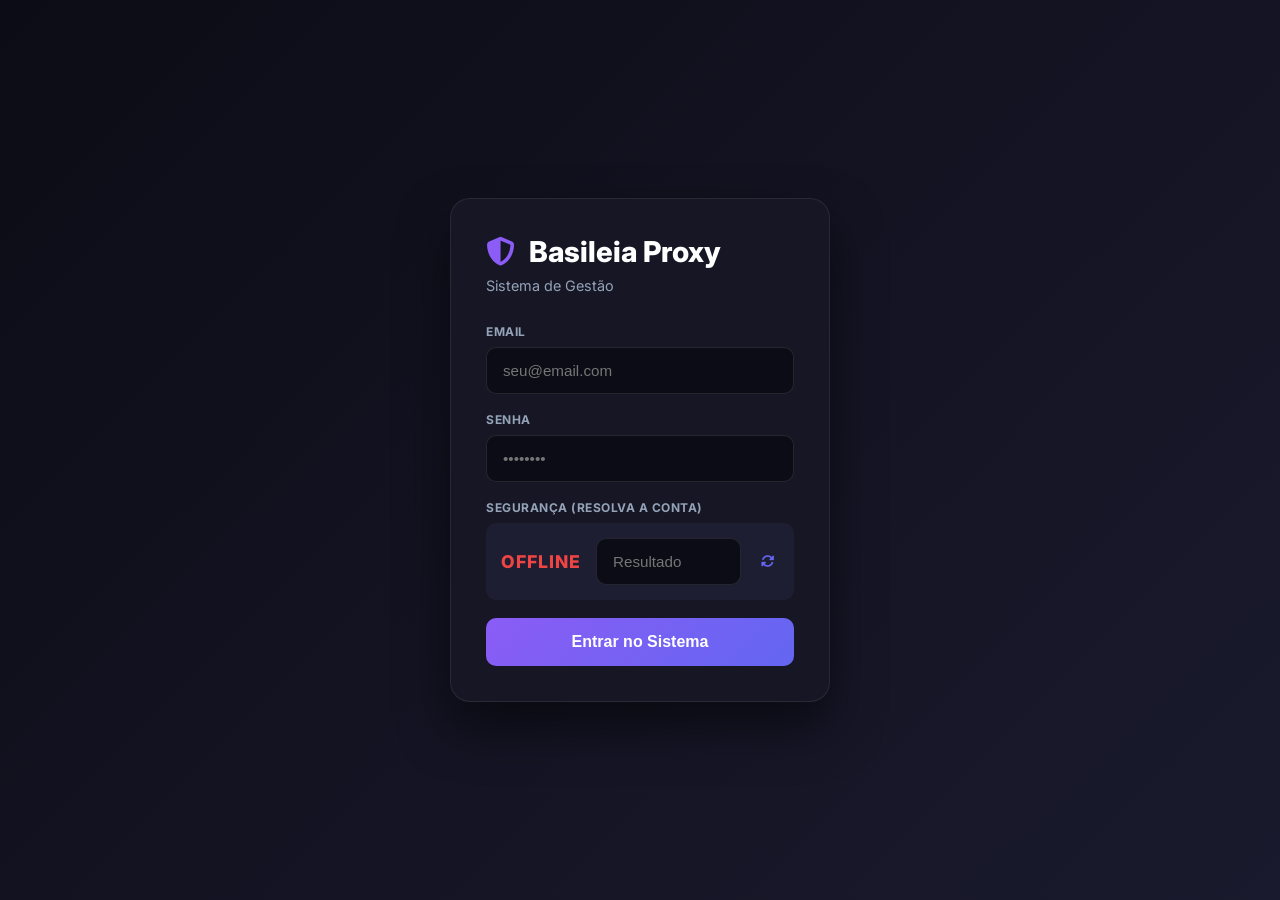
==== commit bfa601cd: "fix: rename captcha to security-check and add fetch error handling in login page" ====
--- a/static/login.html
+++ b/static/login.html
@@ -126,10 +126,20 @@
 let captchaId = '';
 
 async function loadCaptcha() {
-    const res = await fetch(`${API}/captcha`);
-    const data = await res.json();
-    captchaId = data.captcha_id;
-    document.getElementById('captcha-question').textContent = data.question;
+    const qEl = document.getElementById('captcha-question');
+    qEl.textContent = '...';
+    try {
+        const res = await fetch(`${API}/security-check`);
+        if (!res.ok) throw new Error(`Status ${res.status}`);
+        const data = await res.json();
+        captchaId = data.captcha_id;
+        qEl.textContent = data.question;
+        qEl.style.color = '#a78bfa';
+    } catch (e) {
+        console.error(e);
+        qEl.textContent = 'OFFLINE';
+        qEl.style.color = '#ef4444';
+    }
 }
 
 async function doLogin() {
